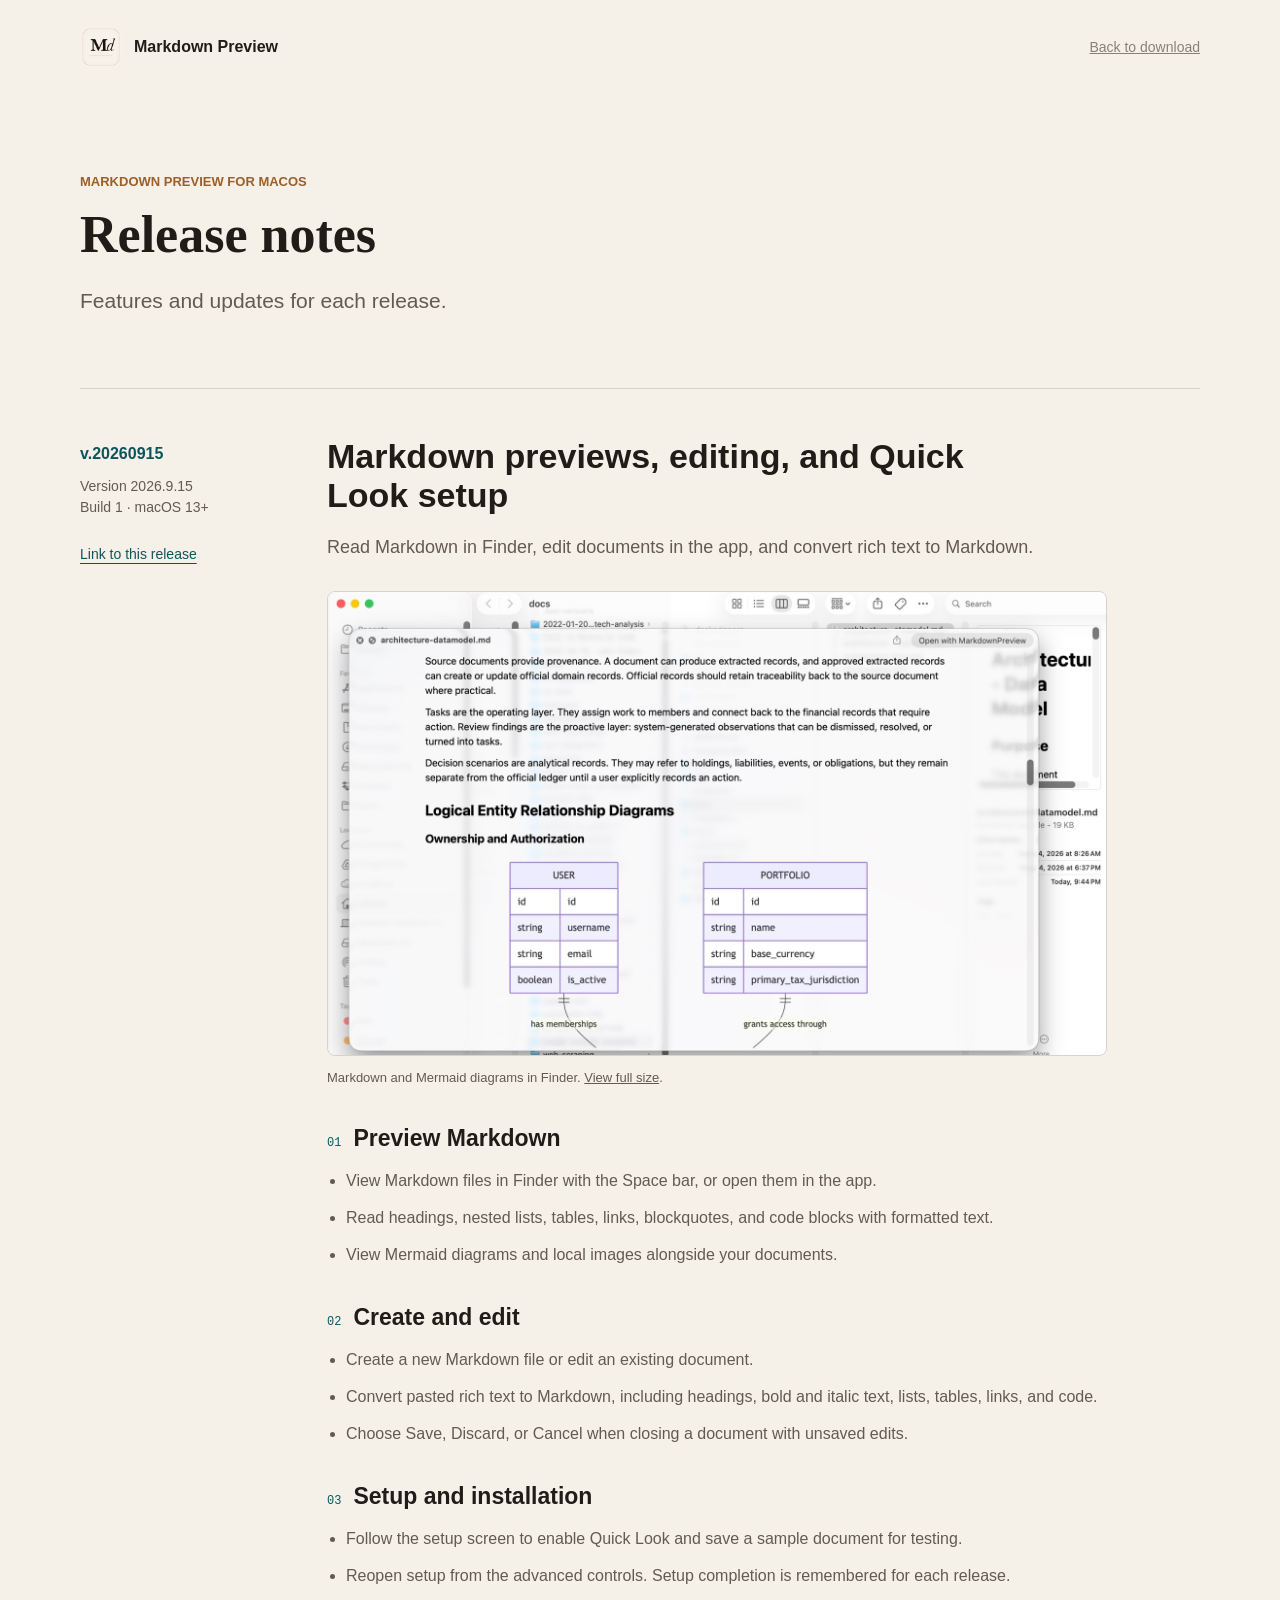
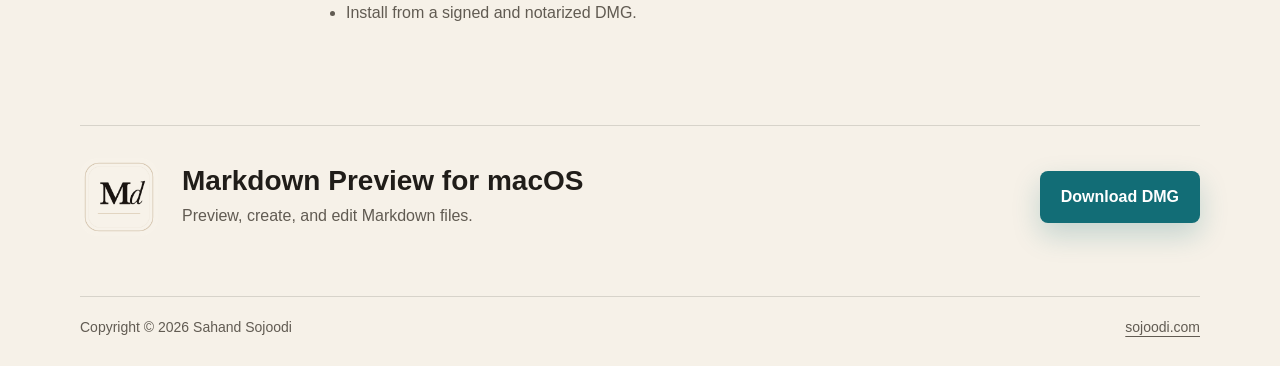
==== web-page/release-notes.html @ 2c169650 "Add deployable download website and release notes Move the website into the root web-page folder, pr" ====
<!doctype html>
<html lang="en">
  <head>
    <meta charset="utf-8" />
    <meta name="viewport" content="width=device-width, initial-scale=1" />
    <title>Release Notes - Markdown Preview for macOS</title>
    <meta
      name="description"
      content="Release notes for Markdown Preview, the macOS app for previewing and editing Markdown files."
    />
    <link rel="canonical" href="https://sojoodi.com/apps/MarkdownPreview/release-notes.html" />
    <meta property="og:title" content="Markdown Preview Release Notes" />
    <meta property="og:description" content="Updates to Markdown Preview for macOS." />
    <meta property="og:type" content="website" />
    <meta property="og:url" content="https://sojoodi.com/apps/MarkdownPreview/release-notes.html" />
    <meta property="og:image" content="https://sojoodi.com/apps/MarkdownPreview/preview.jpg" />
    <meta name="theme-color" content="#f6f1e8" />
    <link rel="icon" href="app-icon.png" type="image/png" />
    <link rel="stylesheet" href="styles.css" />
  </head>
  <body class="release-page">
    <a class="skip-link" href="#main">Skip to release notes</a>
    <div class="page-shell">
      <nav class="topbar" aria-label="Page">
        <a class="brand" href="./">
          <img src="app-icon.png" width="512" height="512" alt="" />
          <span>Markdown Preview</span>
        </a>
        <a class="topbar-note" href="./">Back to download</a>
      </nav>
      <main id="main">
        <header class="release-header">
          <p class="eyebrow">Markdown Preview for macOS</p>
          <h1>Release notes</h1>
          <p class="lede">Features and updates for each release.</p>
        </header>
        <div class="release-list">
          <article class="release" id="v20260915" aria-labelledby="release-20260915">
            <div class="release-meta">
              <span class="release-version">v.20260915</span>
              <p>Version 2026.9.15<br />Build 1 &middot; macOS 13+</p>
              <a class="release-permalink" href="#v20260915">Link to this release</a>
            </div>
            <div class="release-content">
              <h2 id="release-20260915">Markdown previews, editing, and Quick Look setup</h2>
              <p class="release-intro">Read Markdown in Finder, edit documents in the app, and convert rich text to Markdown.</p>
              <figure class="release-screenshot">
                <a href="preview.jpg" aria-label="View the full-size Markdown Preview screenshot">
                  <img src="preview.jpg" width="1600" height="953" alt="Finder Quick Look displaying a Markdown document with headings and a Mermaid entity relationship diagram." />
                </a>
                <figcaption>Markdown and Mermaid diagrams in Finder. <a href="preview.jpg">View full size</a>.</figcaption>
              </figure>
              <section class="release-change" aria-labelledby="preview-markdown">
                <div class="release-change-heading"><span class="release-number" aria-hidden="true">01</span><h3 id="preview-markdown">Preview Markdown</h3></div>
            <ul>
              <li>View Markdown files in Finder with the Space bar, or open them in the app.</li>
              <li>Read headings, nested lists, tables, links, blockquotes, and code blocks with formatted text.</li>
              <li>View Mermaid diagrams and local images alongside your documents.</li>
            </ul>
              </section>
              <section class="release-change" aria-labelledby="create-edit">
                <div class="release-change-heading"><span class="release-number" aria-hidden="true">02</span><h3 id="create-edit">Create and edit</h3></div>
            <ul>
              <li>Create a new Markdown file or edit an existing document.</li>
              <li>Convert pasted rich text to Markdown, including headings, bold and italic text, lists, tables, links, and code.</li>
              <li>Choose Save, Discard, or Cancel when closing a document with unsaved edits.</li>
            </ul>
              </section>
              <section class="release-change" aria-labelledby="setup-installation">
                <div class="release-change-heading"><span class="release-number" aria-hidden="true">03</span><h3 id="setup-installation">Setup and installation</h3></div>
            <ul>
              <li>Follow the setup screen to enable Quick Look and save a sample document for testing.</li>
              <li>Reopen setup from the advanced controls. Setup completion is remembered for each release.</li>
              <li>Install from a signed and notarized DMG.</li>
            </ul>
              </section>
            </div>
          </article>
        </div>
        <section class="download-panel release-download-panel" aria-labelledby="release-download-title">
          <img src="app-icon.png" width="512" height="512" alt="" />
          <div>
            <h2 id="release-download-title">Markdown Preview for macOS</h2>
            <p>Preview, create, and edit Markdown files.</p>
          </div>
          <a class="button button-primary" href="MarkdownPreview.dmg" download>Download DMG</a>
        </section>
      </main>
    </div>
    <footer>
      <div class="page-shell">
        <span>Copyright &copy; 2026 Sahand Sojoodi</span>
        <a href="https://sojoodi.com/">sojoodi.com</a>
      </div>
    </footer>
    <script async src="https://www.googletagmanager.com/gtag/js?id=G-KLFFZDT458"></script>
    <script>
      window.dataLayer = window.dataLayer || [];
      function gtag() {
        dataLayer.push(arguments);
      }
      gtag("js", new Date());
      gtag("config", "G-KLFFZDT458");
    </script>
  </body>
</html>
---- web-page/styles.css ----
:root {
  color-scheme: light;
  --paper: #f6f1e8;
  --paper-soft: #fbf8f1;
  --ink: #201d19;
  --muted: #615b52;
  --quiet: #8a8175;
  --line: rgba(32, 29, 25, 0.14);
  --teal: #126d76;
  --teal-dark: #0d555d;
  --rust: #9b5f28;
  --white: #ffffff;
  --shadow: 0 20px 60px rgba(46, 38, 28, 0.16);
}

* {
  box-sizing: border-box;
}

html {
  scroll-behavior: smooth;
}

body {
  margin: 0;
  background: var(--paper);
  color: var(--ink);
  font-family:
    -apple-system, BlinkMacSystemFont, "SF Pro Text", "Segoe UI",
    sans-serif;
  line-height: 1.5;
}

img {
  display: block;
  max-width: 100%;
}

a {
  color: inherit;
}

.page-shell {
  width: min(1120px, calc(100% - 48px));
  margin: 0 auto;
}

.topbar {
  display: flex;
  align-items: center;
  justify-content: space-between;
  gap: 20px;
  padding: 26px 0 18px;
}

.brand {
  display: inline-flex;
  align-items: center;
  gap: 12px;
  color: var(--ink);
  font-weight: 750;
  text-decoration: none;
}

.brand img {
  width: 42px;
  height: 42px;
  border-radius: 10px;
}

.topbar-note {
  color: var(--quiet);
  font-size: 14px;
}

.hero {
  min-height: 76svh;
  display: grid;
  align-items: center;
  padding: 44px 0 72px;
}

.hero-grid {
  display: grid;
  grid-template-columns: minmax(0, 0.9fr) minmax(420px, 1.1fr);
  gap: 52px;
  align-items: center;
}

.eyebrow {
  margin: 0 0 14px;
  color: var(--rust);
  font-size: 13px;
  font-weight: 800;
  text-transform: uppercase;
}

h1,
h2,
h3,
p {
  margin-top: 0;
}

h1 {
  max-width: 620px;
  margin-bottom: 22px;
  font-family:
    "Iowan Old Style", "Palatino Linotype", Palatino, Georgia, serif;
  font-size: 76px;
  font-weight: 650;
  line-height: 0.98;
}

.lede {
  max-width: 620px;
  margin-bottom: 0;
  color: var(--muted);
  font-size: 21px;
}

.hero-actions {
  display: flex;
  flex-wrap: wrap;
  align-items: center;
  gap: 14px;
  margin-top: 34px;
}

.button {
  display: inline-flex;
  min-height: 52px;
  align-items: center;
  justify-content: center;
  gap: 10px;
  border-radius: 8px;
  border: 1px solid transparent;
  padding: 0 20px;
  font-size: 16px;
  font-weight: 750;
  text-decoration: none;
  white-space: nowrap;
}

.button-primary {
  background: var(--teal);
  color: var(--white);
  box-shadow: 0 12px 28px rgba(18, 109, 118, 0.22);
}

.button-primary:hover {
  background: var(--teal-dark);
}

.button-secondary {
  border-color: var(--line);
  color: var(--ink);
  background: rgba(255, 255, 255, 0.46);
}

.button-secondary:hover {
  background: var(--paper-soft);
}

.download-note {
  color: var(--quiet);
  font-size: 14px;
}

.hero-visual {
  align-self: stretch;
  display: grid;
  align-content: center;
}

.preview-frame {
  border: 1px solid rgba(32, 29, 25, 0.12);
  border-radius: 8px;
  background: var(--paper-soft);
  box-shadow: var(--shadow);
  overflow: hidden;
}

.preview-frame img {
  width: 100%;
  aspect-ratio: 1600 / 953;
  object-fit: cover;
}

.preview-caption {
  margin: 14px 0 0;
  color: var(--quiet);
  font-size: 14px;
  text-align: right;
}

main {
  background: var(--paper);
}

section {
  padding: 70px 0;
}

.section-rule {
  border-top: 1px solid var(--line);
}

.split {
  display: grid;
  grid-template-columns: minmax(0, 0.9fr) minmax(320px, 1.1fr);
  gap: 56px;
  align-items: start;
}

h2 {
  max-width: 660px;
  margin-bottom: 0;
  font-size: 34px;
  line-height: 1.13;
}

.body-copy {
  margin: 18px 0 0;
  color: var(--muted);
  font-size: 18px;
}

.feature-list {
  display: grid;
  gap: 22px;
  margin: 0;
  padding: 0;
  list-style: none;
}

.feature-list li {
  display: grid;
  grid-template-columns: 28px minmax(0, 1fr);
  gap: 13px;
  color: var(--muted);
}

.feature-list svg {
  width: 22px;
  height: 22px;
  margin-top: 2px;
  color: var(--teal);
}

.feature-list strong {
  display: block;
  margin-bottom: 3px;
  color: var(--ink);
}

.steps {
  background: var(--paper-soft);
  border-top: 1px solid var(--line);
  border-bottom: 1px solid var(--line);
}

.step-grid {
  display: grid;
  grid-template-columns: repeat(3, minmax(0, 1fr));
  gap: 1px;
  margin-top: 28px;
  background: var(--line);
  border: 1px solid var(--line);
  border-radius: 8px;
  overflow: hidden;
}

.step {
  min-height: 172px;
  padding: 24px;
  background: var(--paper-soft);
}

.step span {
  display: inline-grid;
  width: 34px;
  height: 34px;
  place-items: center;
  margin-bottom: 20px;
  border-radius: 50%;
  background: rgba(18, 109, 118, 0.1);
  color: var(--teal-dark);
  font-weight: 800;
}

.step h3 {
  margin-bottom: 8px;
  font-size: 18px;
}

.step p {
  margin-bottom: 0;
  color: var(--muted);
}

.download-panel {
  display: grid;
  grid-template-columns: auto minmax(0, 1fr) auto;
  gap: 24px;
  align-items: center;
}

.download-panel img {
  width: 78px;
  height: 78px;
  border-radius: 18px;
}

.download-panel h2 {
  font-size: 28px;
}

.download-panel p {
  margin: 8px 0 0;
  color: var(--muted);
}

footer {
  padding: 28px 0;
  color: var(--muted);
  font-size: 14px;
}

footer .page-shell {
  display: flex;
  justify-content: space-between;
  gap: 20px;
  border-top: 1px solid var(--line);
  padding-top: 20px;
}

footer a {
  text-decoration-thickness: 1px;
  text-underline-offset: 4px;
}

@media (max-width: 880px) {
  .page-shell {
    width: min(100% - 40px, 680px);
  }

  .topbar {
    align-items: flex-start;
    flex-direction: column;
  }

  .hero {
    min-height: auto;
    padding: 34px 0 56px;
  }

  .hero-grid,
  .split,
  .step-grid,
  .download-panel {
    grid-template-columns: 1fr;
  }

  h1 {
    font-size: 62px;
  }

  .lede {
    font-size: 18px;
  }

  .preview-caption {
    text-align: left;
  }

  section {
    padding: 56px 0;
  }

  .download-panel {
    justify-items: start;
  }

  footer .page-shell {
    flex-direction: column;
  }
}

@media (max-width: 480px) {
  .page-shell {
    width: min(100% - 32px, 680px);
  }

  h1 {
    font-size: 46px;
  }

  .hero-actions {
    align-items: stretch;
  }

  .button {
    width: 100%;
  }

  .download-note {
    width: 100%;
  }
}

:focus-visible {
  outline: 3px solid var(--teal);
  outline-offset: 4px;
}

.release-header {
  max-width: 780px;
  padding: 86px 0 72px;
}

.release-header h1 {
  font-size: 52px;
  line-height: 1.1;
}

.release-list {
  padding-bottom: 24px;
}

.release {
  display: grid;
  grid-template-columns: 205px minmax(0, 1fr);
  gap: 42px;
  padding: 48px 0 76px;
  border-top: 1px solid var(--line);
  scroll-margin-top: 24px;
}

.release-meta {
  padding-top: 5px;
  color: var(--muted);
  font-size: 14px;
}

.release-version {
  display: block;
  margin-bottom: 10px;
  color: var(--teal-dark);
  font-size: 16px;
  font-weight: 750;
}

.release-permalink {
  display: inline-block;
  margin-top: 12px;
  color: var(--teal-dark);
  text-underline-offset: 4px;
}

.release-content {
  min-width: 0;
  max-width: 780px;
}

.release-intro {
  margin: 20px 0 0;
  color: var(--muted);
  font-size: 18px;
}

.release-screenshot {
  margin: 30px 0 0;
}

.release-screenshot img {
  width: 100%;
  height: auto;
  border: 1px solid var(--line);
  border-radius: 8px;
}

.release-screenshot figcaption {
  margin-top: 12px;
  color: var(--muted);
  font-size: 13px;
}

.release-change {
  padding: 36px 0 0;
}

.release-change-heading {
  display: flex;
  align-items: baseline;
  gap: 12px;
  margin-bottom: 15px;
}

.release-number {
  color: var(--teal-dark);
  font: 12px ui-monospace, SFMono-Regular, Menlo, monospace;
}

.release-change h3 {
  margin: 0;
  font-size: 23px;
  line-height: 1.3;
}

.release-change ul {
  margin: 0;
  padding-left: 19px;
  color: var(--muted);
}

.release-change li + li {
  margin-top: 13px;
}

.release-download-panel {
  padding: 32px 0;
  border-top: 1px solid var(--line);
}

.skip-link {
  position: absolute;
  left: 16px;
  top: -80px;
  padding: 10px 16px;
  background: var(--paper-soft);
  z-index: 10;
}

.skip-link:focus {
  top: 12px;
}

@media (max-width: 760px) {
  .release-header {
    padding: 58px 0 45px;
  }

  .release {
    grid-template-columns: 1fr;
    gap: 28px;
    padding: 30px 0 48px;
  }

  .release-meta {
    display: flex;
    flex-wrap: wrap;
    align-items: baseline;
    gap: 10px 20px;
  }

  .release-meta > * {
    margin: 0;
  }
}

@media (max-width: 480px) {
  .release-header {
    padding-top: 36px;
  }

  .release-header h1 {
    font-size: 38px;
  }
}

@media print {
  .release-page .topbar,
  .release-page footer,
  .release-page .skip-link,
  .release-permalink,
  .release-download-panel {
    display: none;
  }

  .release {
    grid-template-columns: 1fr;
  }

  .release-change {
    break-inside: avoid;
  }
}
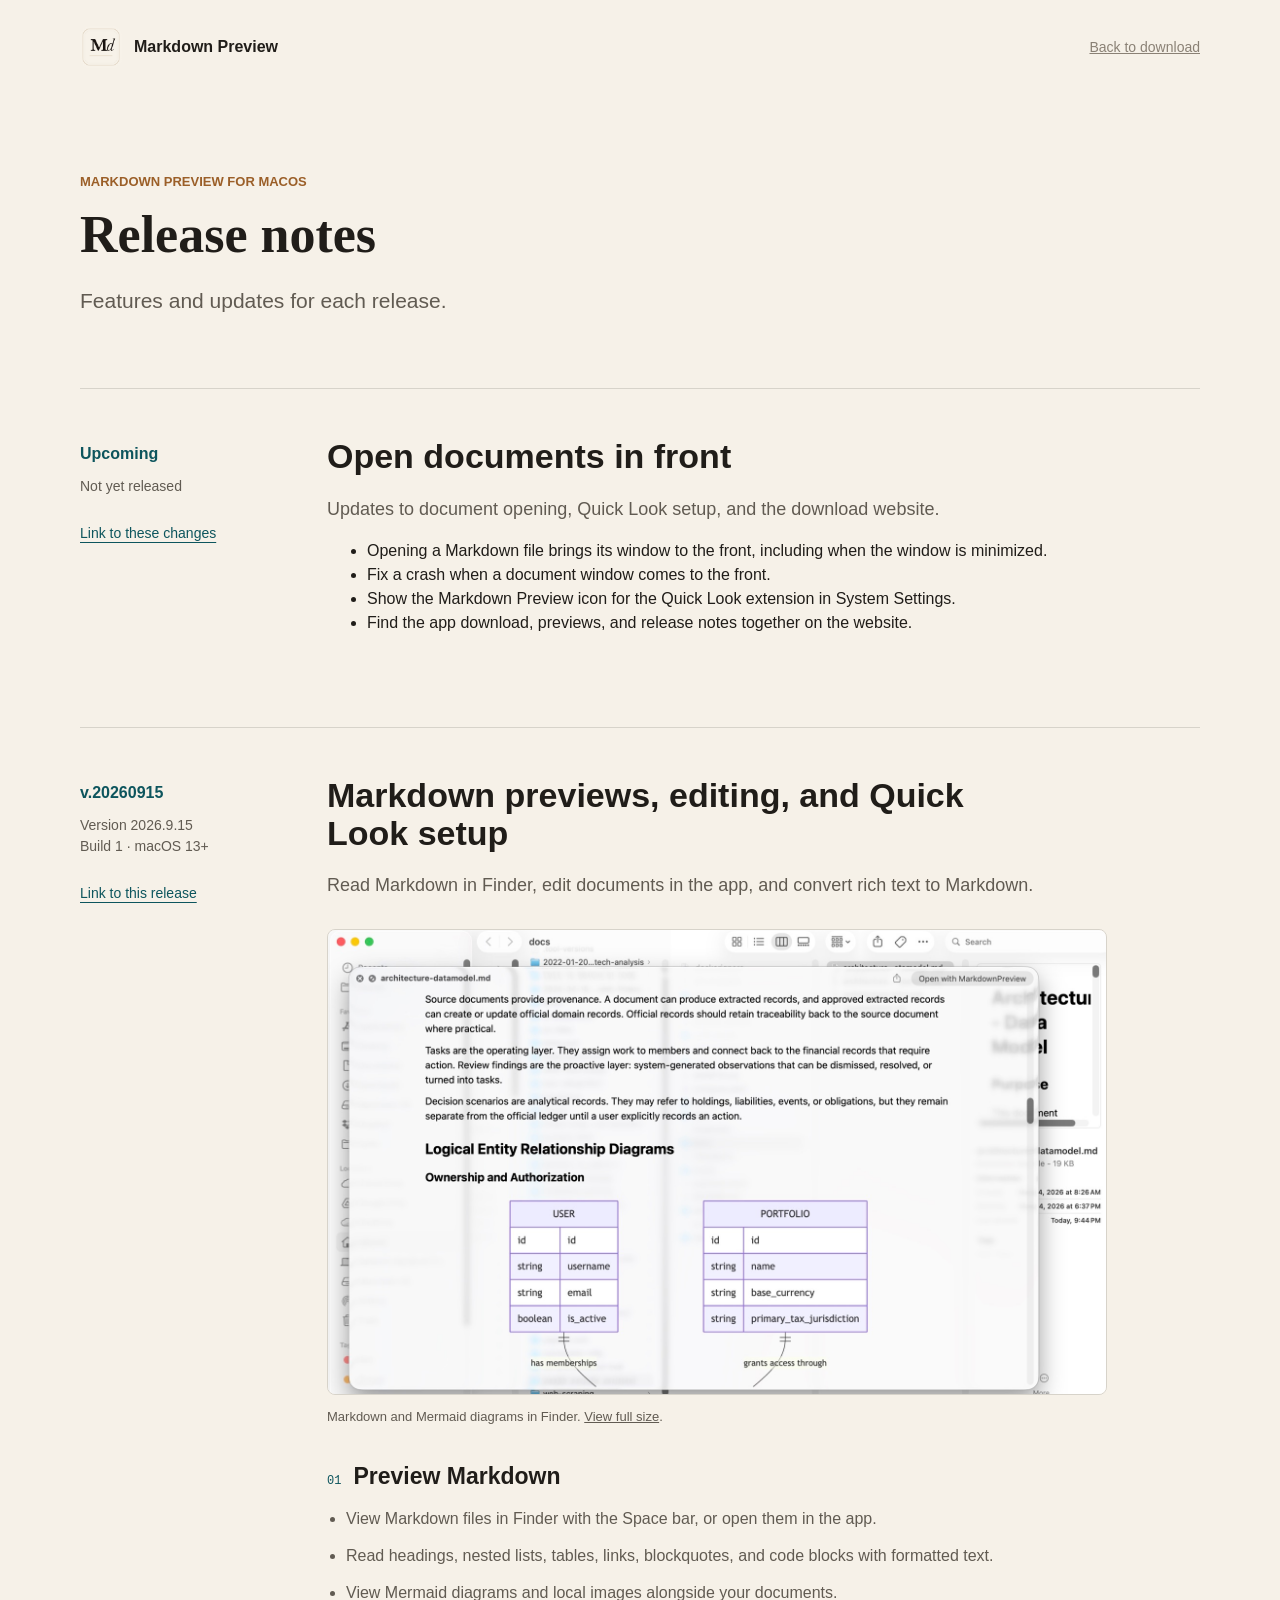
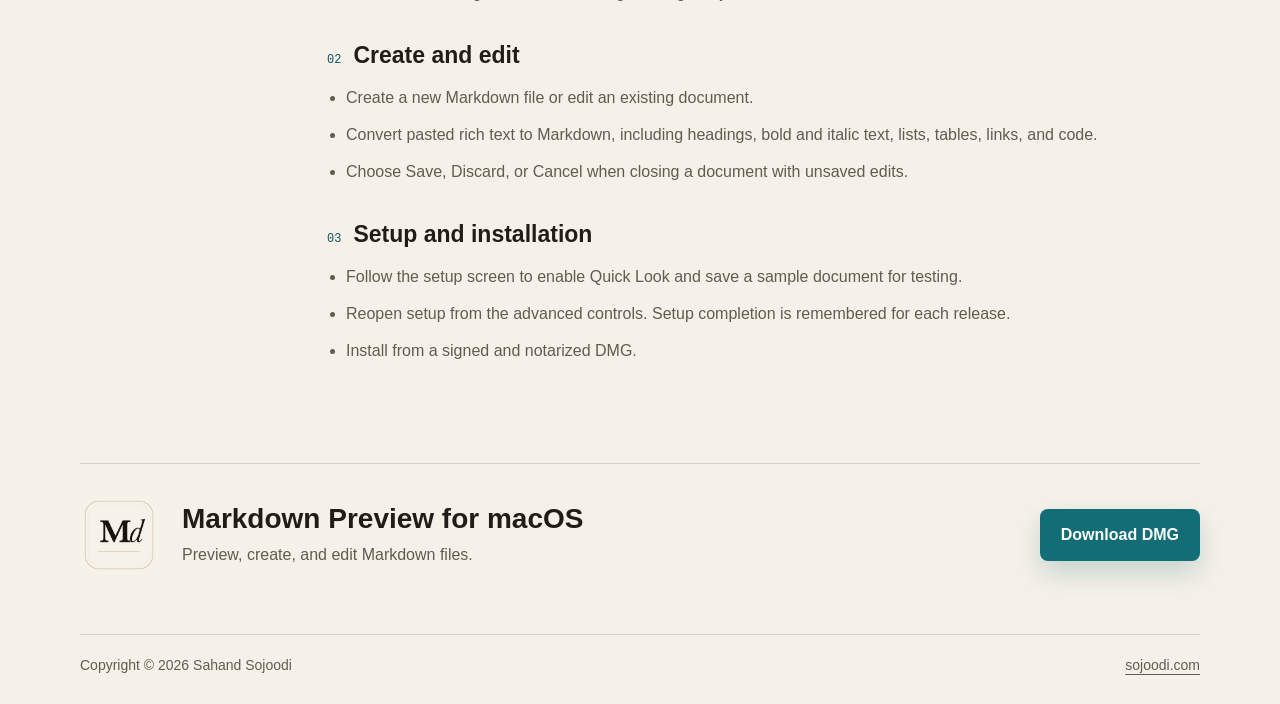
==== commit 651b4d96: "Add upcoming release notes and document the release workflow" ====
--- a/web-page/release-notes.html
+++ b/web-page/release-notes.html
@@ -35,6 +35,23 @@
           <p class="lede">Features and updates for each release.</p>
         </header>
         <div class="release-list">
+          <article class="release" id="upcoming" aria-labelledby="release-upcoming">
+            <div class="release-meta">
+              <span class="release-version">Upcoming</span>
+              <p>Not yet released</p>
+              <a class="release-permalink" href="#upcoming">Link to these changes</a>
+            </div>
+            <div class="release-content">
+              <h2 id="release-upcoming">Open documents in front</h2>
+              <p class="release-intro">Updates to document opening, Quick Look setup, and the download website.</p>
+              <ul>
+                <li>Opening a Markdown file brings its window to the front, including when the window is minimized.</li>
+                <li>Fix a crash when a document window comes to the front.</li>
+                <li>Show the Markdown Preview icon for the Quick Look extension in System Settings.</li>
+                <li>Find the app download, previews, and release notes together on the website.</li>
+              </ul>
+            </div>
+          </article>
           <article class="release" id="v20260915" aria-labelledby="release-20260915">
             <div class="release-meta">
               <span class="release-version">v.20260915</span>
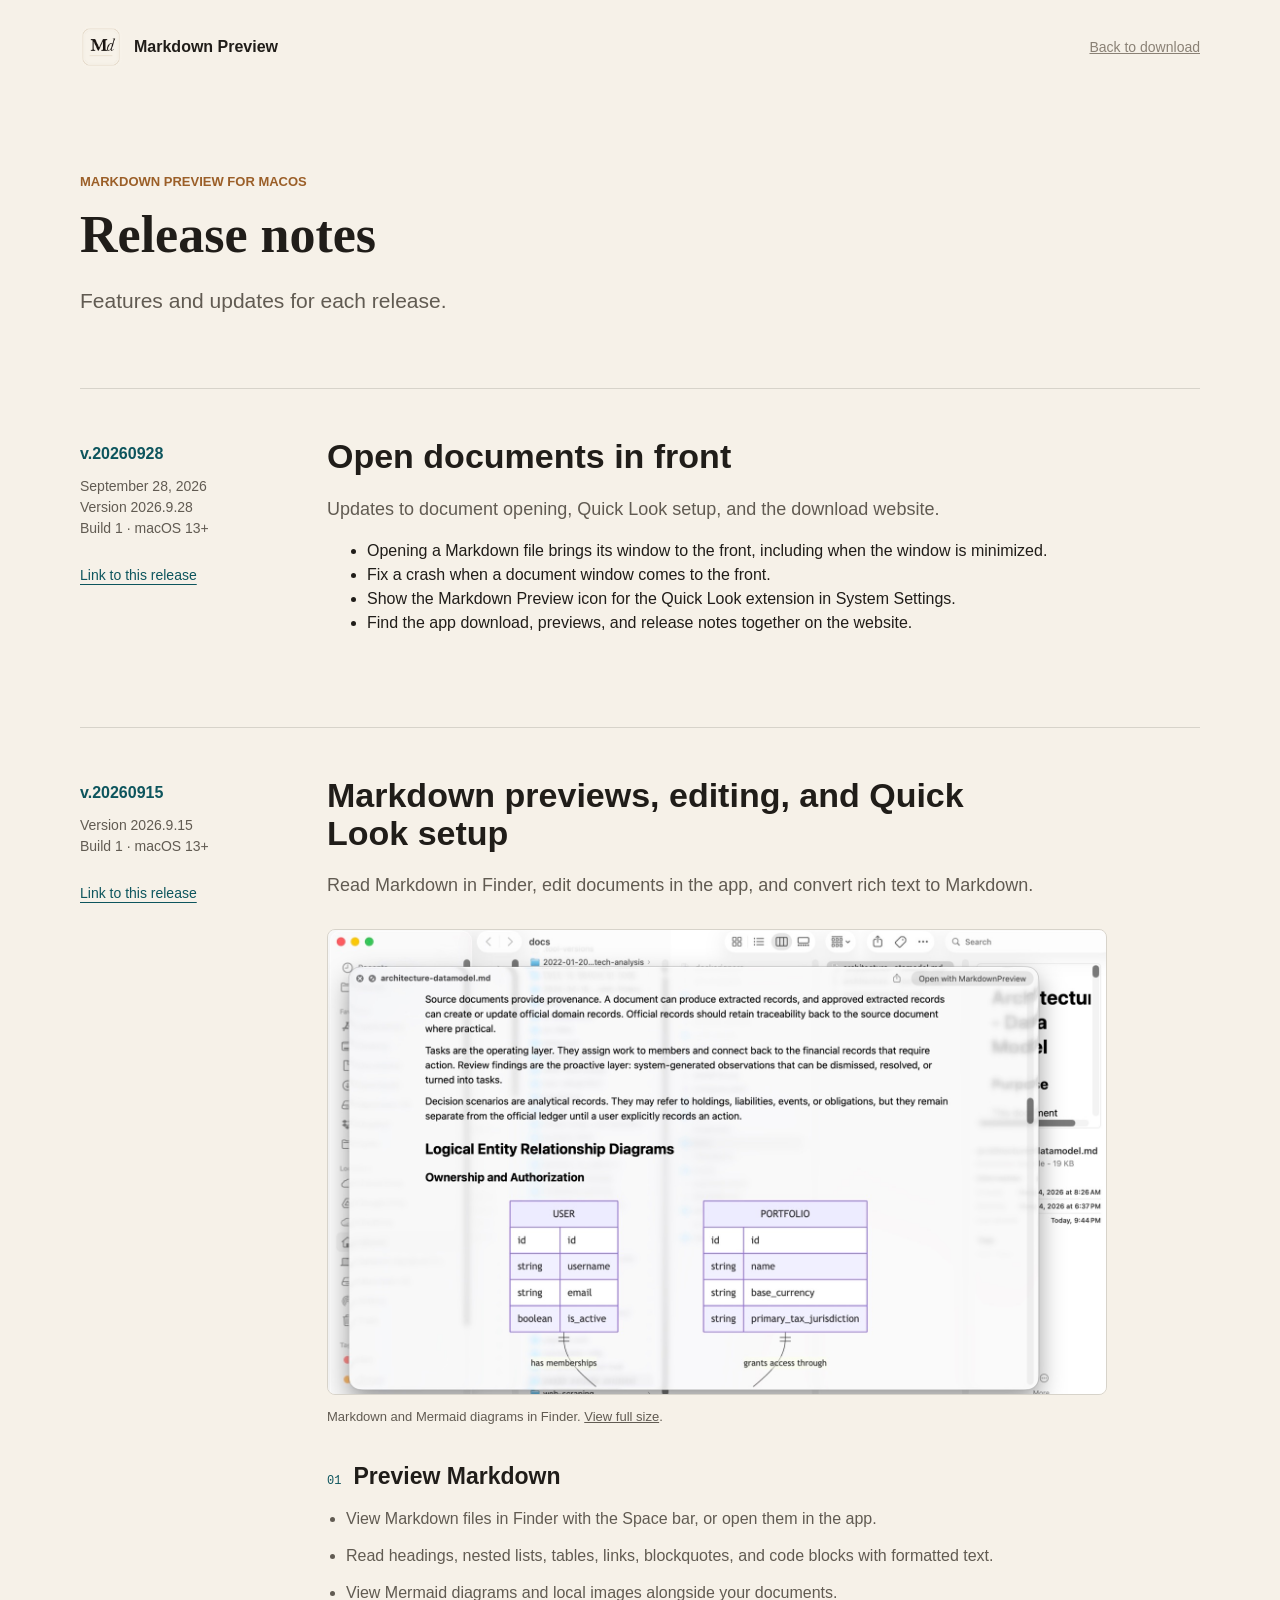
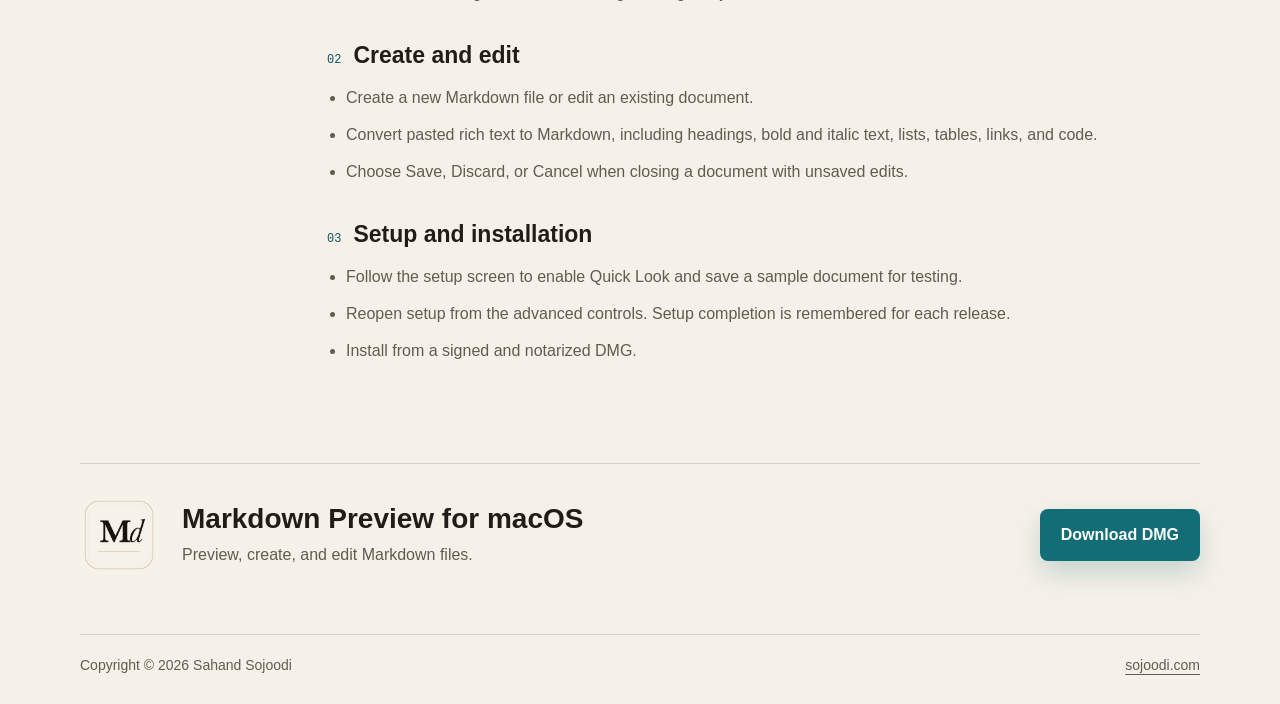
==== commit f10c8150: "Prepare v.20260928 release notes and app versions" ====
--- a/web-page/release-notes.html
+++ b/web-page/release-notes.html
@@ -35,14 +35,14 @@
           <p class="lede">Features and updates for each release.</p>
         </header>
         <div class="release-list">
-          <article class="release" id="upcoming" aria-labelledby="release-upcoming">
+          <article class="release" id="v20260928" aria-labelledby="release-20260928">
             <div class="release-meta">
-              <span class="release-version">Upcoming</span>
-              <p>Not yet released</p>
-              <a class="release-permalink" href="#upcoming">Link to these changes</a>
+              <span class="release-version">v.20260928</span>
+              <p><time datetime="2026-09-28">September 28, 2026</time><br />Version 2026.9.28<br />Build 1 &middot; macOS 13+</p>
+              <a class="release-permalink" href="#v20260928">Link to this release</a>
             </div>
             <div class="release-content">
-              <h2 id="release-upcoming">Open documents in front</h2>
+              <h2 id="release-20260928">Open documents in front</h2>
               <p class="release-intro">Updates to document opening, Quick Look setup, and the download website.</p>
               <ul>
                 <li>Opening a Markdown file brings its window to the front, including when the window is minimized.</li>
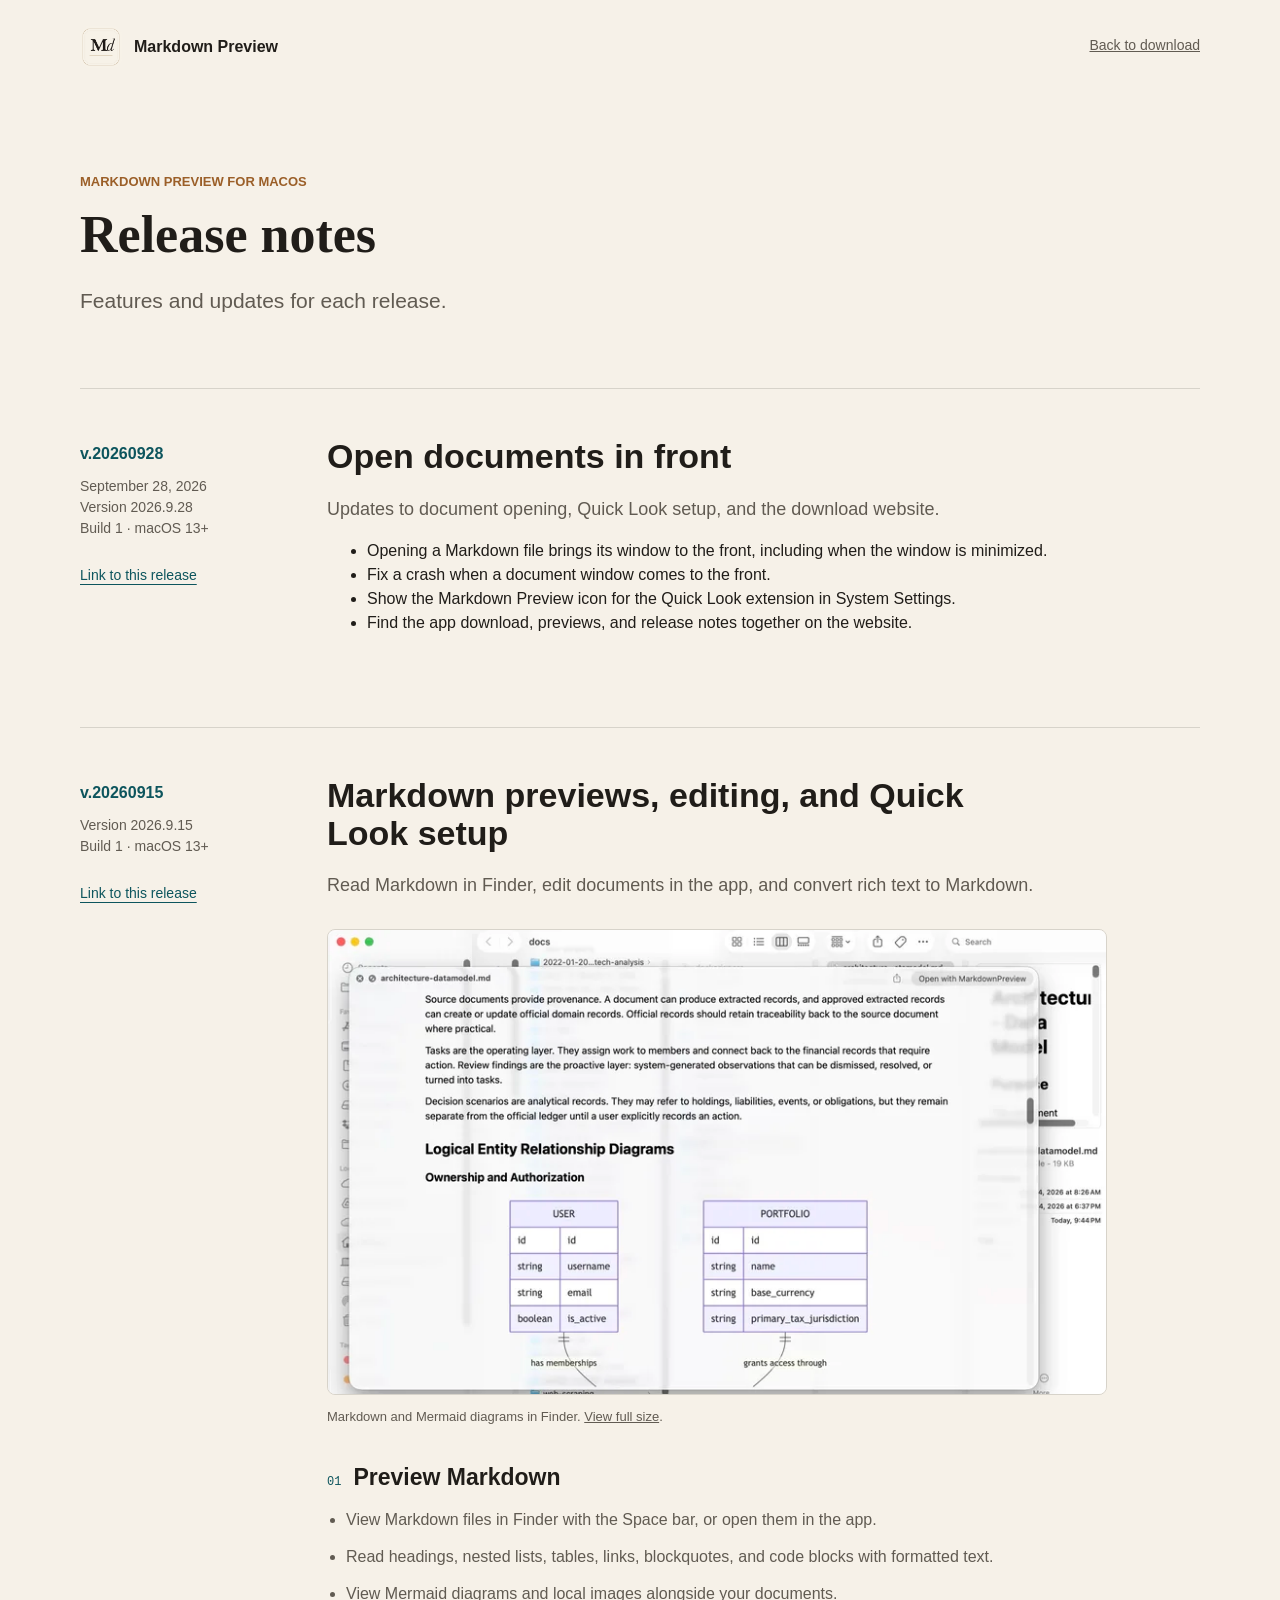
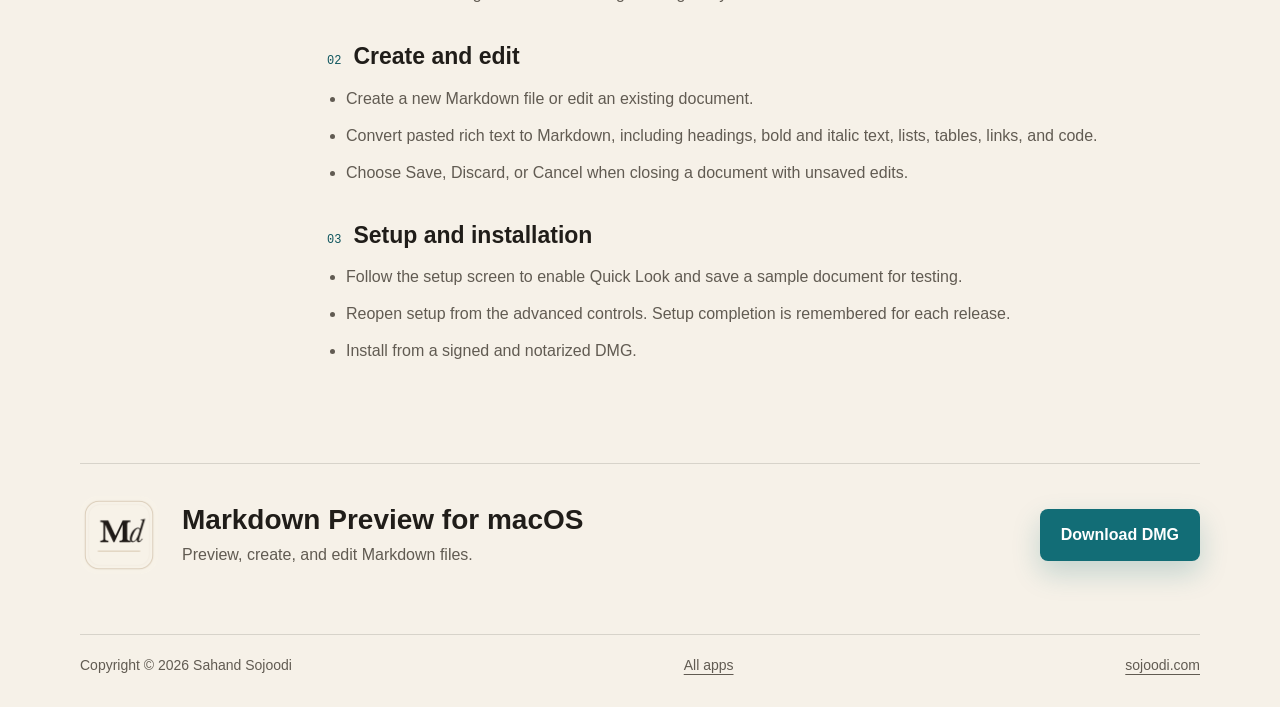
==== commit b15f0046: "Improve website sharing, accessibility, and image loading" ====
--- a/web-page/release-notes.html
+++ b/web-page/release-notes.html
@@ -3,19 +3,44 @@
   <head>
     <meta charset="utf-8" />
     <meta name="viewport" content="width=device-width, initial-scale=1" />
-    <title>Release Notes - Markdown Preview for macOS</title>
-    <meta
-      name="description"
-      content="Release notes for Markdown Preview, the macOS app for previewing and editing Markdown files."
-    />
+    <title>Release Notes — Markdown Preview for macOS</title>
+    <meta name="description" content="See what changed in Markdown Preview for macOS, including Finder Quick Look previews, document editing, and installation improvements." />
     <link rel="canonical" href="https://sojoodi.com/apps/MarkdownPreview/release-notes.html" />
-    <meta property="og:title" content="Markdown Preview Release Notes" />
-    <meta property="og:description" content="Updates to Markdown Preview for macOS." />
     <meta property="og:type" content="website" />
+    <meta property="og:site_name" content="Markdown Preview" />
+    <meta property="og:locale" content="en_US" />
+    <meta property="og:title" content="Release Notes — Markdown Preview for macOS" />
+    <meta property="og:description" content="See what changed in Markdown Preview for macOS, including Finder Quick Look previews, document editing, and installation improvements." />
     <meta property="og:url" content="https://sojoodi.com/apps/MarkdownPreview/release-notes.html" />
-    <meta property="og:image" content="https://sojoodi.com/apps/MarkdownPreview/preview.jpg" />
+    <meta property="og:image" content="https://sojoodi.com/apps/MarkdownPreview/social-preview.png" />
+    <meta property="og:image:type" content="image/png" />
+    <meta property="og:image:width" content="1200" />
+    <meta property="og:image:height" content="630" />
+    <meta property="og:image:alt" content="Markdown Preview for macOS. Preview Markdown with the Space bar. Read, create, and edit Markdown files." />
+    <meta name="twitter:card" content="summary_large_image" />
+    <meta name="twitter:title" content="Release Notes — Markdown Preview for macOS" />
+    <meta name="twitter:description" content="See what changed in Markdown Preview for macOS, including Finder Quick Look previews, document editing, and installation improvements." />
+    <meta name="twitter:image" content="https://sojoodi.com/apps/MarkdownPreview/social-preview.png" />
+    <meta name="twitter:image:alt" content="Markdown Preview for macOS. Preview Markdown with the Space bar. Read, create, and edit Markdown files." />
     <meta name="theme-color" content="#f6f1e8" />
-    <link rel="icon" href="app-icon.png" type="image/png" />
+    <link rel="icon" href="favicon-32.png" sizes="32x32" type="image/png" />
+    <link rel="icon" href="app-icon.png" sizes="512x512" type="image/png" />
+    <link rel="apple-touch-icon" href="apple-touch-icon.png" sizes="180x180" />
+    <script type="application/ld+json">
+      {
+        "@context": "https://schema.org",
+        "@type": "WebPage",
+        "name": "Release Notes \u2014 Markdown Preview for macOS",
+        "description": "See what changed in Markdown Preview for macOS, including Finder Quick Look previews, document editing, and installation improvements.",
+        "url": "https://sojoodi.com/apps/MarkdownPreview/release-notes.html",
+        "about": {
+          "@type": "SoftwareApplication",
+          "@id": "https://sojoodi.com/apps/MarkdownPreview/#app",
+          "name": "Markdown Preview",
+          "url": "https://sojoodi.com/apps/MarkdownPreview/"
+        }
+      }
+    </script>
     <link rel="stylesheet" href="styles.css" />
   </head>
   <body class="release-page">
@@ -23,12 +48,12 @@
     <div class="page-shell">
       <nav class="topbar" aria-label="Page">
         <a class="brand" href="./">
-          <img src="app-icon.png" width="512" height="512" alt="" />
+          <img src="app-icon-160.png" width="160" height="160" alt="" />
           <span>Markdown Preview</span>
         </a>
         <a class="topbar-note" href="./">Back to download</a>
       </nav>
-      <main id="main">
+      <main id="main" tabindex="-1">
         <header class="release-header">
           <p class="eyebrow">Markdown Preview for macOS</p>
           <h1>Release notes</h1>
@@ -63,7 +88,7 @@
               <p class="release-intro">Read Markdown in Finder, edit documents in the app, and convert rich text to Markdown.</p>
               <figure class="release-screenshot">
                 <a href="preview.jpg" aria-label="View the full-size Markdown Preview screenshot">
-                  <img src="preview.jpg" width="1600" height="953" alt="Finder Quick Look displaying a Markdown document with headings and a Mermaid entity relationship diagram." />
+                  <img src="preview-800.webp" srcset="preview-800.webp 800w, preview-1600.webp 1600w" sizes="(max-width: 760px) calc(100vw - 32px), (max-width: 880px) 433px, 780px" loading="lazy" decoding="async" width="1600" height="953" alt="Finder Quick Look displaying a Markdown document with headings and a Mermaid entity relationship diagram." />
                 </a>
                 <figcaption>Markdown and Mermaid diagrams in Finder. <a href="preview.jpg">View full size</a>.</figcaption>
               </figure>
@@ -95,7 +120,7 @@
           </article>
         </div>
         <section class="download-panel release-download-panel" aria-labelledby="release-download-title">
-          <img src="app-icon.png" width="512" height="512" alt="" />
+          <img src="app-icon-160.png" width="160" height="160" alt="" />
           <div>
             <h2 id="release-download-title">Markdown Preview for macOS</h2>
             <p>Preview, create, and edit Markdown files.</p>
@@ -107,6 +132,7 @@
     <footer>
       <div class="page-shell">
         <span>Copyright &copy; 2026 Sahand Sojoodi</span>
+        <a href="https://sojoodi.com/apps/">All apps</a>
         <a href="https://sojoodi.com/">sojoodi.com</a>
       </div>
     </footer>
--- a/web-page/styles.css
+++ b/web-page/styles.css
@@ -4,7 +4,7 @@
   --paper-soft: #fbf8f1;
   --ink: #201d19;
   --muted: #615b52;
-  --quiet: #8a8175;
+  --quiet: #615b52;
   --line: rgba(32, 29, 25, 0.14);
   --teal: #126d76;
   --teal-dark: #0d555d;
@@ -34,6 +34,7 @@
 img {
   display: block;
   max-width: 100%;
+  height: auto;
 }
 
 a {
@@ -586,3 +587,12 @@
     break-inside: avoid;
   }
 }
+
+/* Keep the preview aligned with the content at narrow widths. */
+.hero-visual figure { margin: 0; min-width: 0; }
+.topbar, footer .page-shell { flex-wrap: wrap; }
+a { overflow-wrap: anywhere; }
+footer a, .topbar a, .release-permalink { min-height: 24px; }
+@media (prefers-reduced-motion: reduce) {
+  html { scroll-behavior: auto; }
+}
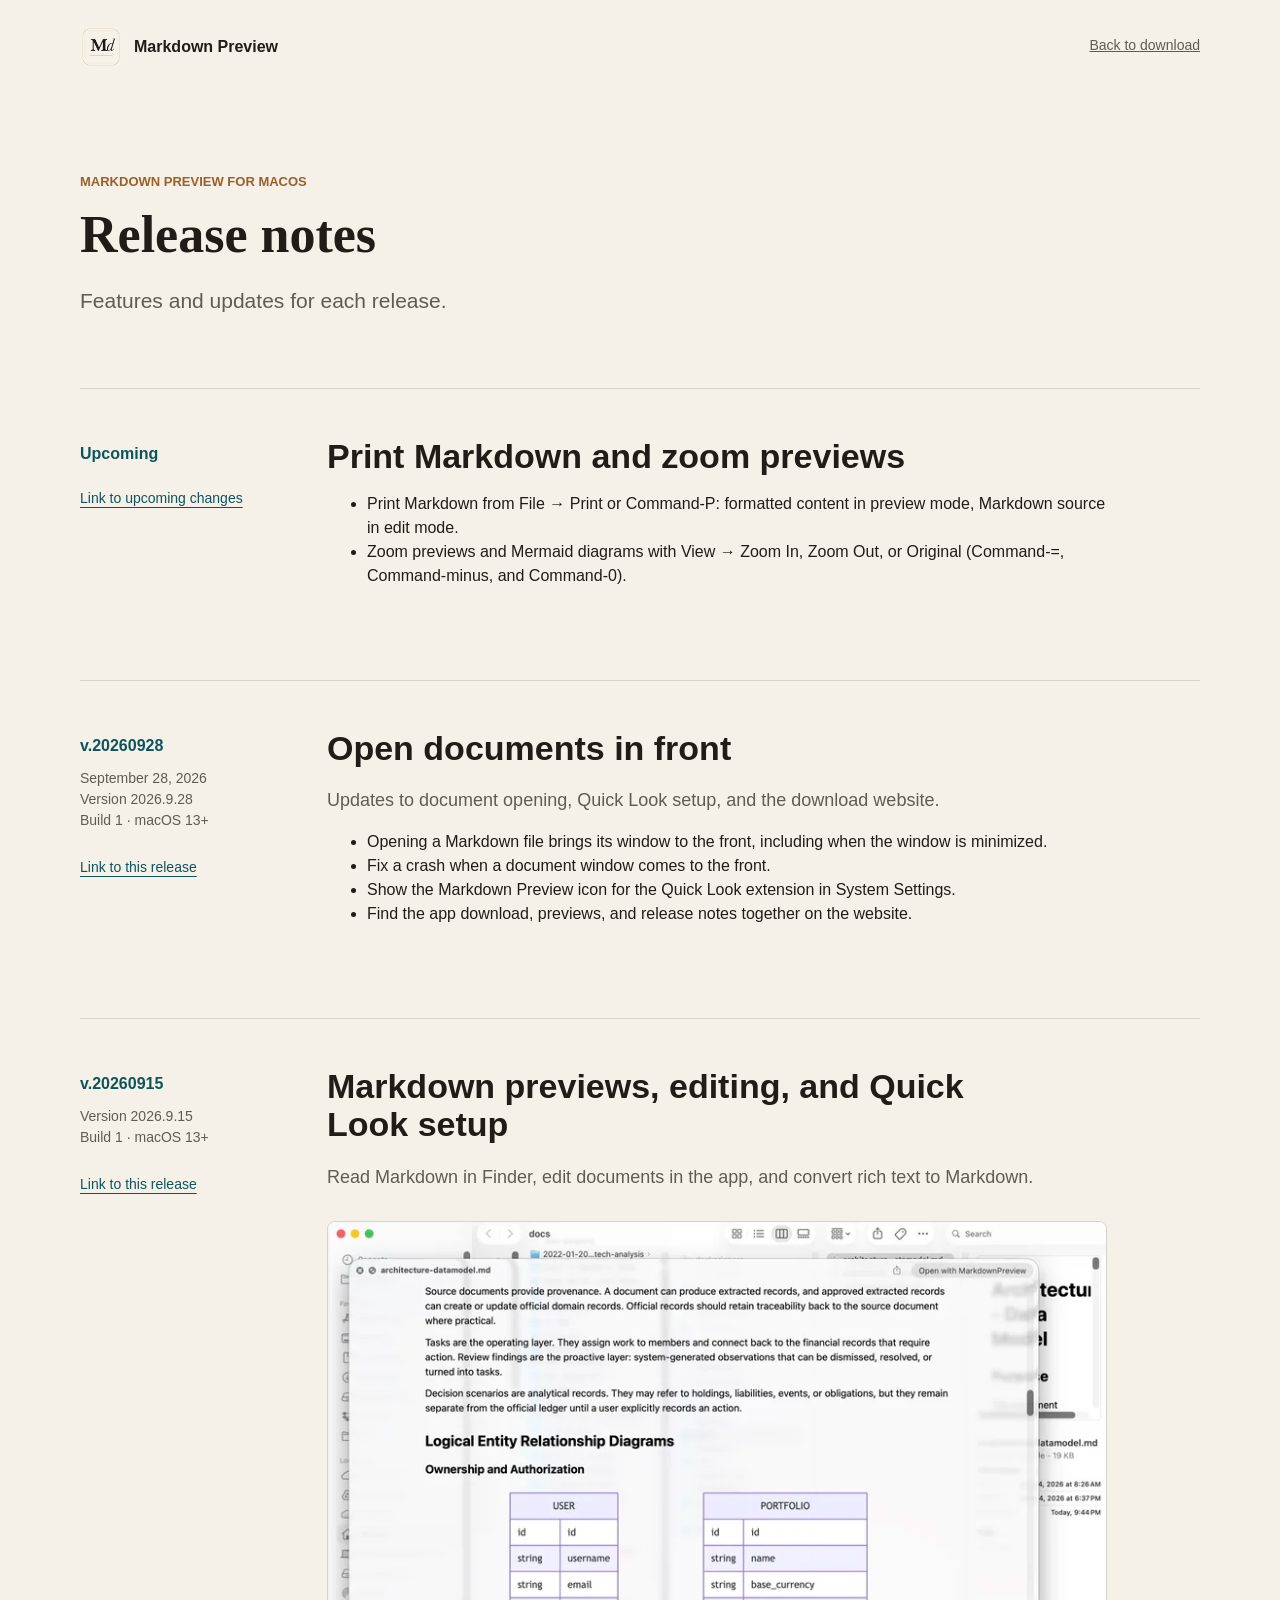
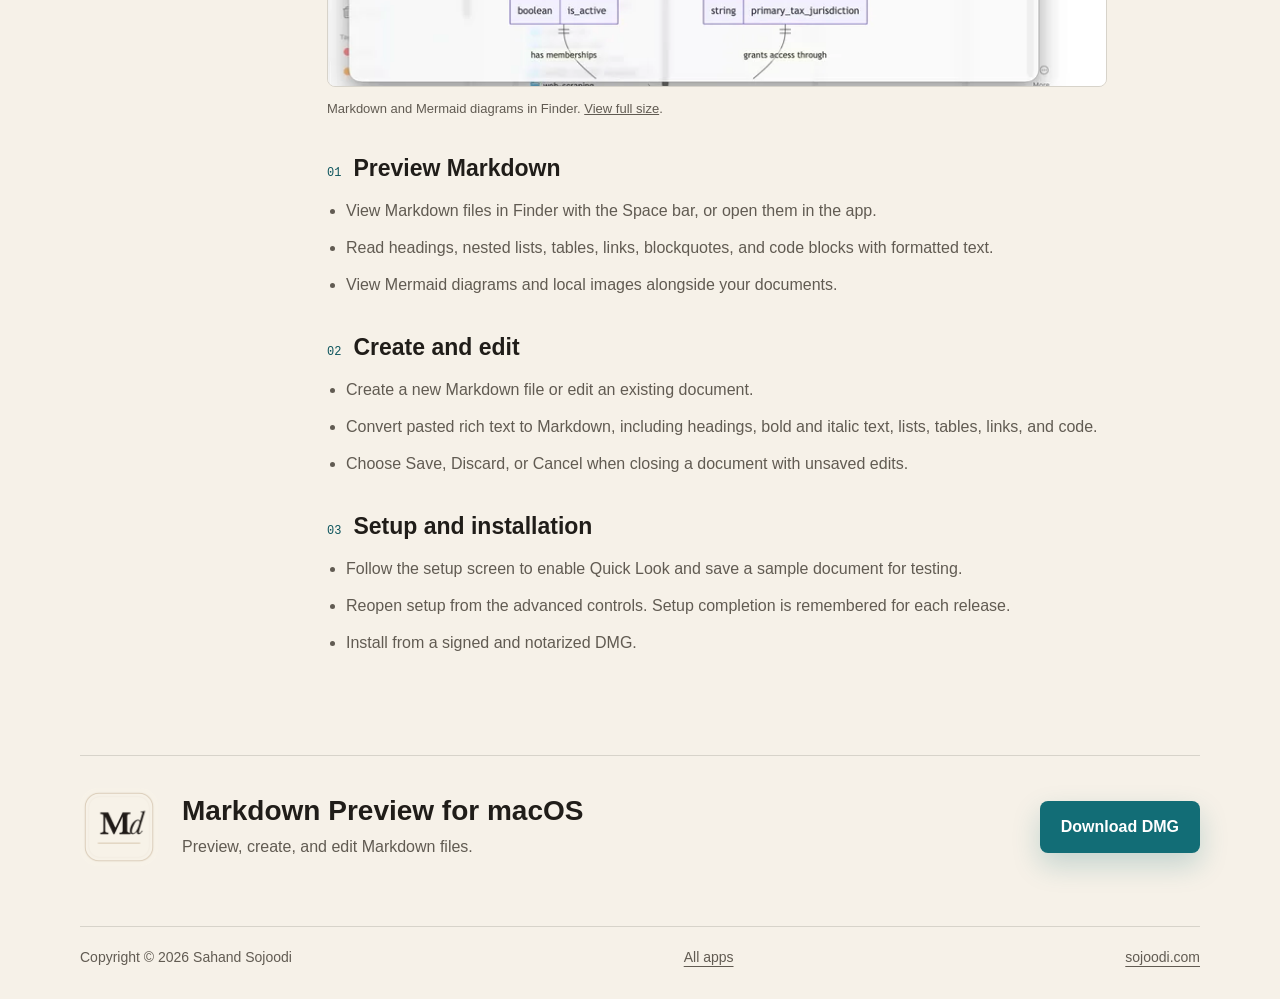
==== commit 581fa967: "Add Markdown printing and preview zoom" ====
--- a/web-page/release-notes.html
+++ b/web-page/release-notes.html
@@ -60,6 +60,19 @@
           <p class="lede">Features and updates for each release.</p>
         </header>
         <div class="release-list">
+          <article class="release" id="upcoming" aria-labelledby="release-upcoming">
+            <div class="release-meta">
+              <span class="release-version">Upcoming</span>
+              <a class="release-permalink" href="#upcoming">Link to upcoming changes</a>
+            </div>
+            <div class="release-content">
+              <h2 id="release-upcoming">Print Markdown and zoom previews</h2>
+              <ul>
+                <li>Print Markdown from File → Print or Command-P: formatted content in preview mode, Markdown source in edit mode.</li>
+                <li>Zoom previews and Mermaid diagrams with View → Zoom In, Zoom Out, or Original (Command-=, Command-minus, and Command-0).</li>
+              </ul>
+            </div>
+          </article>
           <article class="release" id="v20260928" aria-labelledby="release-20260928">
             <div class="release-meta">
               <span class="release-version">v.20260928</span>
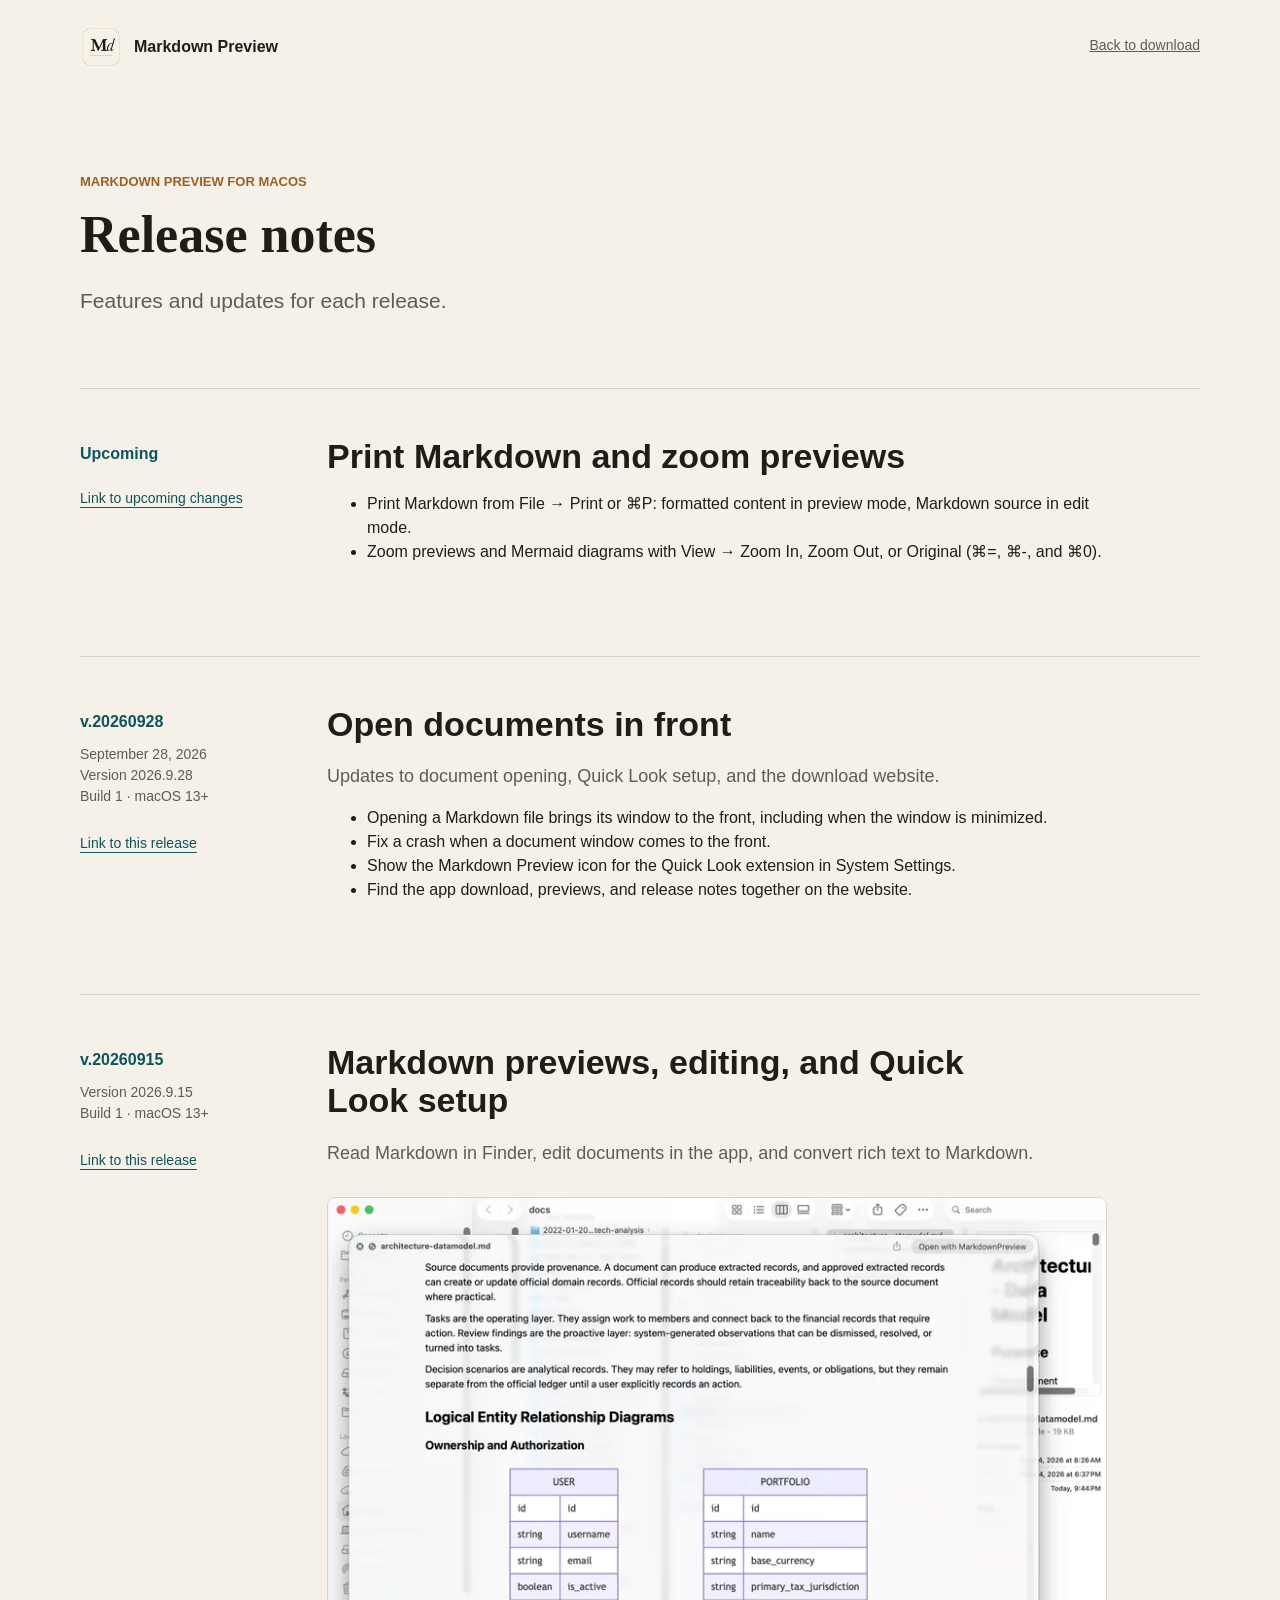
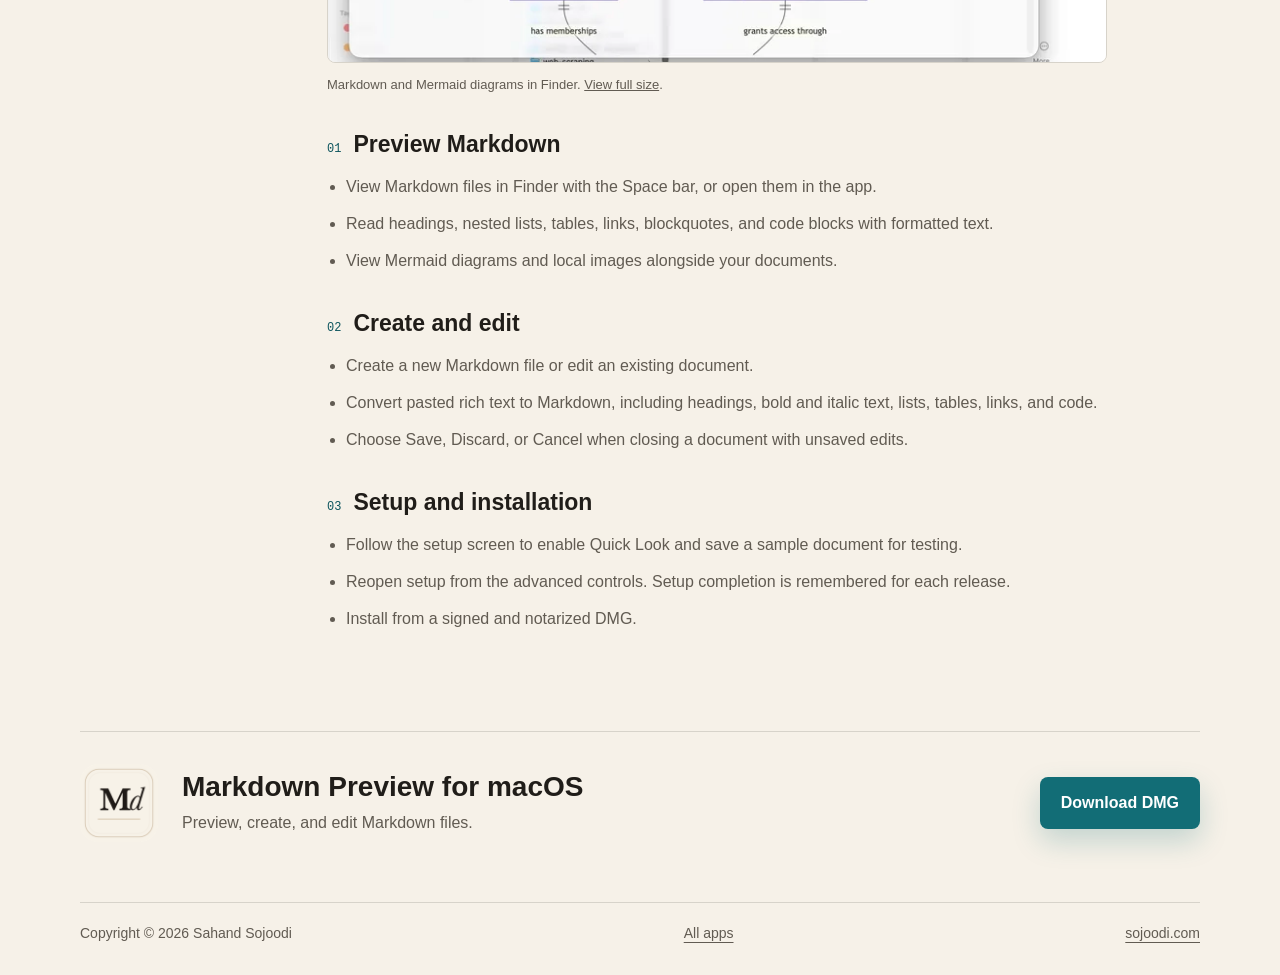
==== commit cc925e44: "Use Command key symbols in release notes" ====
--- a/web-page/release-notes.html
+++ b/web-page/release-notes.html
@@ -68,8 +68,8 @@
             <div class="release-content">
               <h2 id="release-upcoming">Print Markdown and zoom previews</h2>
               <ul>
-                <li>Print Markdown from File → Print or Command-P: formatted content in preview mode, Markdown source in edit mode.</li>
-                <li>Zoom previews and Mermaid diagrams with View → Zoom In, Zoom Out, or Original (Command-=, Command-minus, and Command-0).</li>
+                <li>Print Markdown from File → Print or ⌘P: formatted content in preview mode, Markdown source in edit mode.</li>
+                <li>Zoom previews and Mermaid diagrams with View → Zoom In, Zoom Out, or Original (⌘=, ⌘-, and ⌘0).</li>
               </ul>
             </div>
           </article>
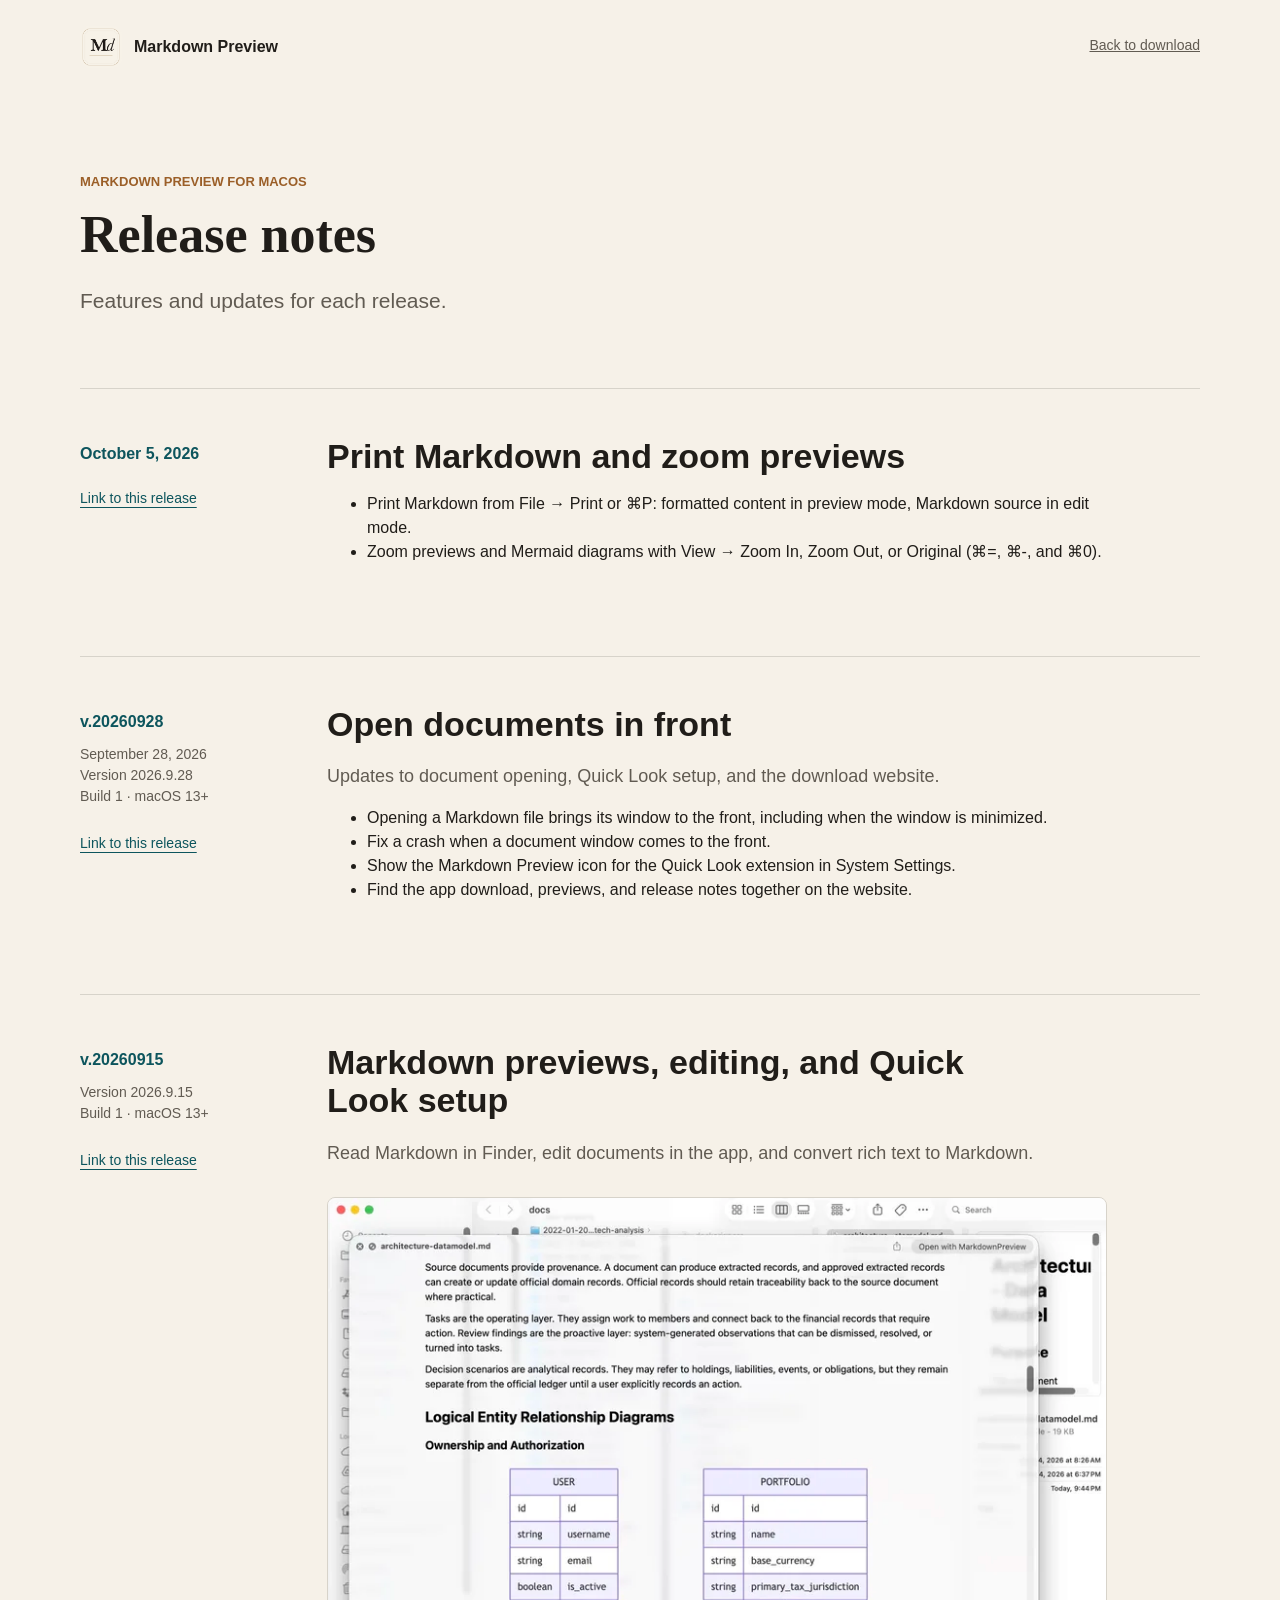
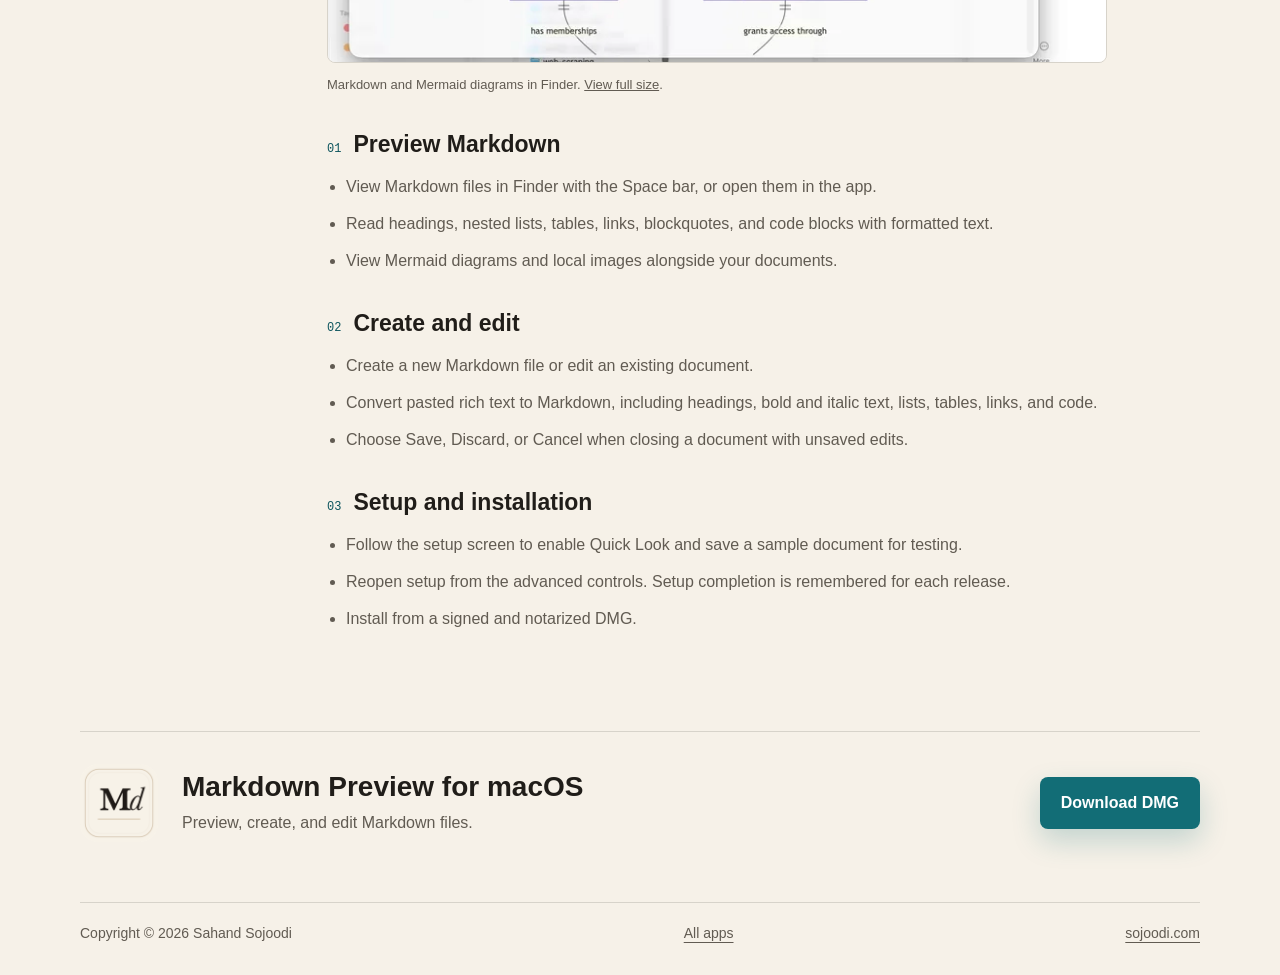
==== commit 54427235: "Date print and zoom release notes October 5" ====
--- a/web-page/release-notes.html
+++ b/web-page/release-notes.html
@@ -60,13 +60,13 @@
           <p class="lede">Features and updates for each release.</p>
         </header>
         <div class="release-list">
-          <article class="release" id="upcoming" aria-labelledby="release-upcoming">
+          <article class="release" id="release-20261005" aria-labelledby="release-title-20261005">
             <div class="release-meta">
-              <span class="release-version">Upcoming</span>
-              <a class="release-permalink" href="#upcoming">Link to upcoming changes</a>
+              <span class="release-version"><time datetime="2026-10-05">October 5, 2026</time></span>
+              <a class="release-permalink" href="#release-20261005">Link to this release</a>
             </div>
             <div class="release-content">
-              <h2 id="release-upcoming">Print Markdown and zoom previews</h2>
+              <h2 id="release-title-20261005">Print Markdown and zoom previews</h2>
               <ul>
                 <li>Print Markdown from File → Print or ⌘P: formatted content in preview mode, Markdown source in edit mode.</li>
                 <li>Zoom previews and Mermaid diagrams with View → Zoom In, Zoom Out, or Original (⌘=, ⌘-, and ⌘0).</li>
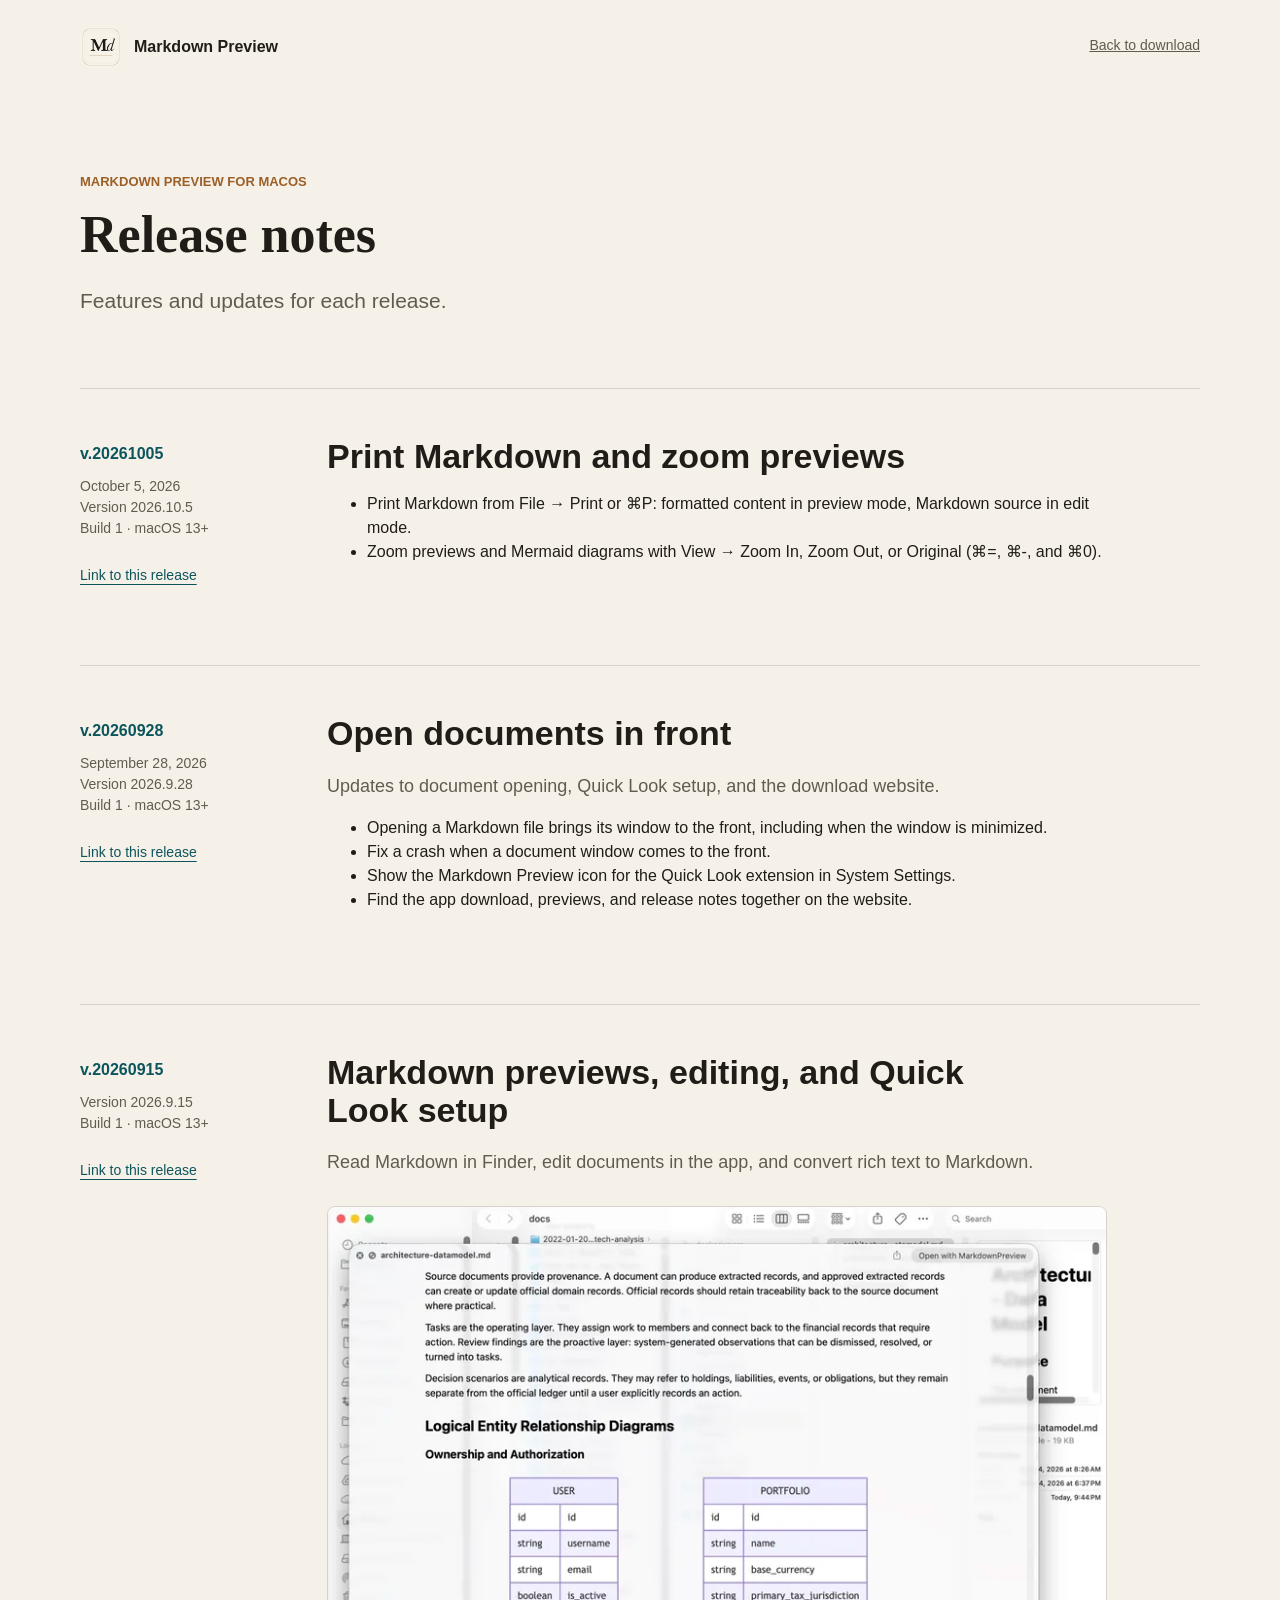
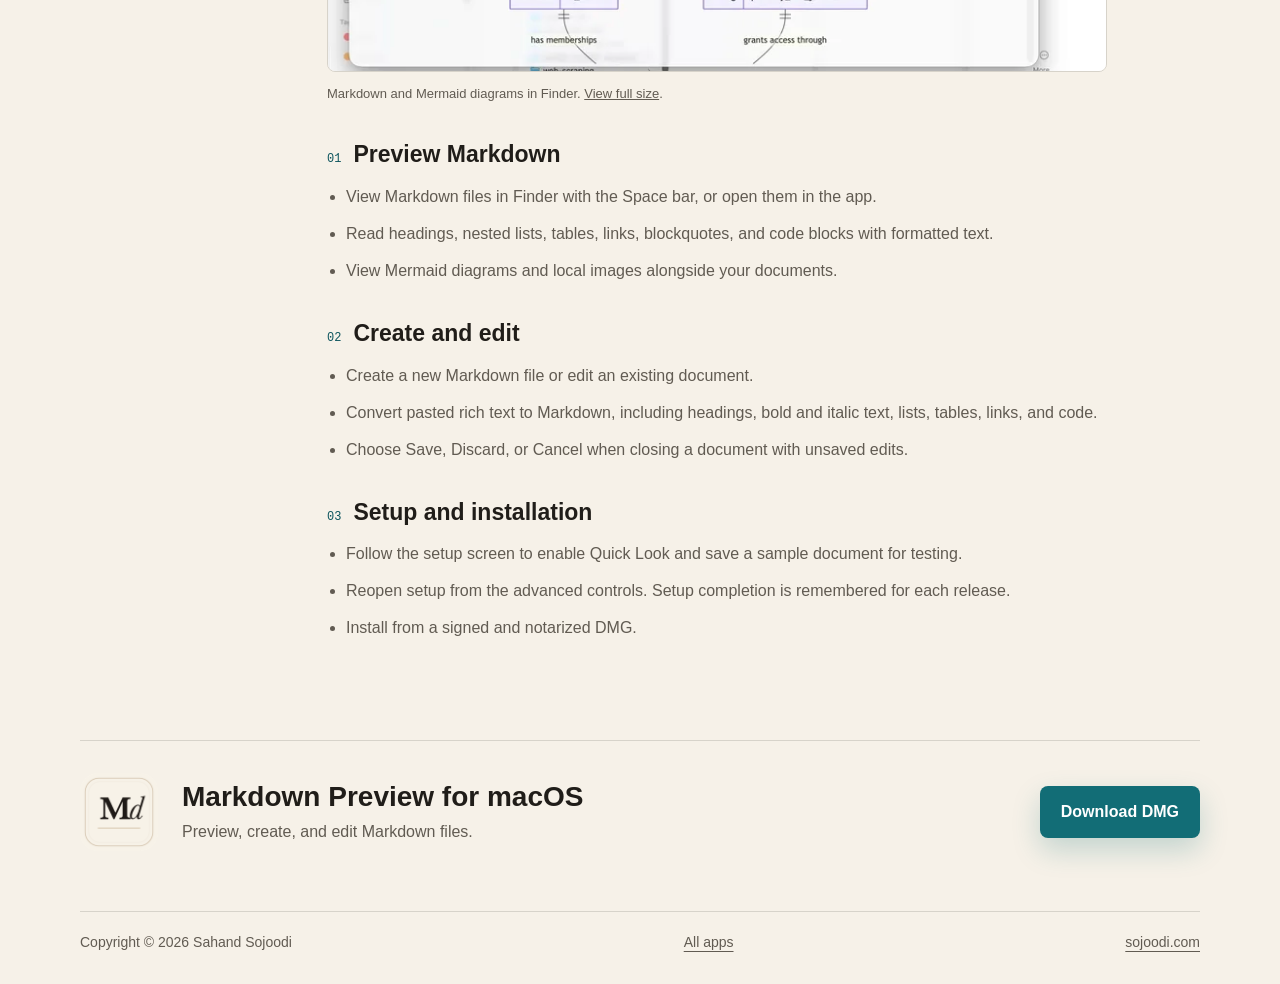
==== commit 8636a08b: "Match release notes version format" ====
--- a/web-page/release-notes.html
+++ b/web-page/release-notes.html
@@ -60,13 +60,14 @@
           <p class="lede">Features and updates for each release.</p>
         </header>
         <div class="release-list">
-          <article class="release" id="release-20261005" aria-labelledby="release-title-20261005">
+          <article class="release" id="v20261005" aria-labelledby="release-20261005">
             <div class="release-meta">
-              <span class="release-version"><time datetime="2026-10-05">October 5, 2026</time></span>
-              <a class="release-permalink" href="#release-20261005">Link to this release</a>
+              <span class="release-version">v.20261005</span>
+              <p><time datetime="2026-10-05">October 5, 2026</time><br />Version 2026.10.5<br />Build 1 &middot; macOS 13+</p>
+              <a class="release-permalink" href="#v20261005">Link to this release</a>
             </div>
             <div class="release-content">
-              <h2 id="release-title-20261005">Print Markdown and zoom previews</h2>
+              <h2 id="release-20261005">Print Markdown and zoom previews</h2>
               <ul>
                 <li>Print Markdown from File → Print or ⌘P: formatted content in preview mode, Markdown source in edit mode.</li>
                 <li>Zoom previews and Mermaid diagrams with View → Zoom In, Zoom Out, or Original (⌘=, ⌘-, and ⌘0).</li>
